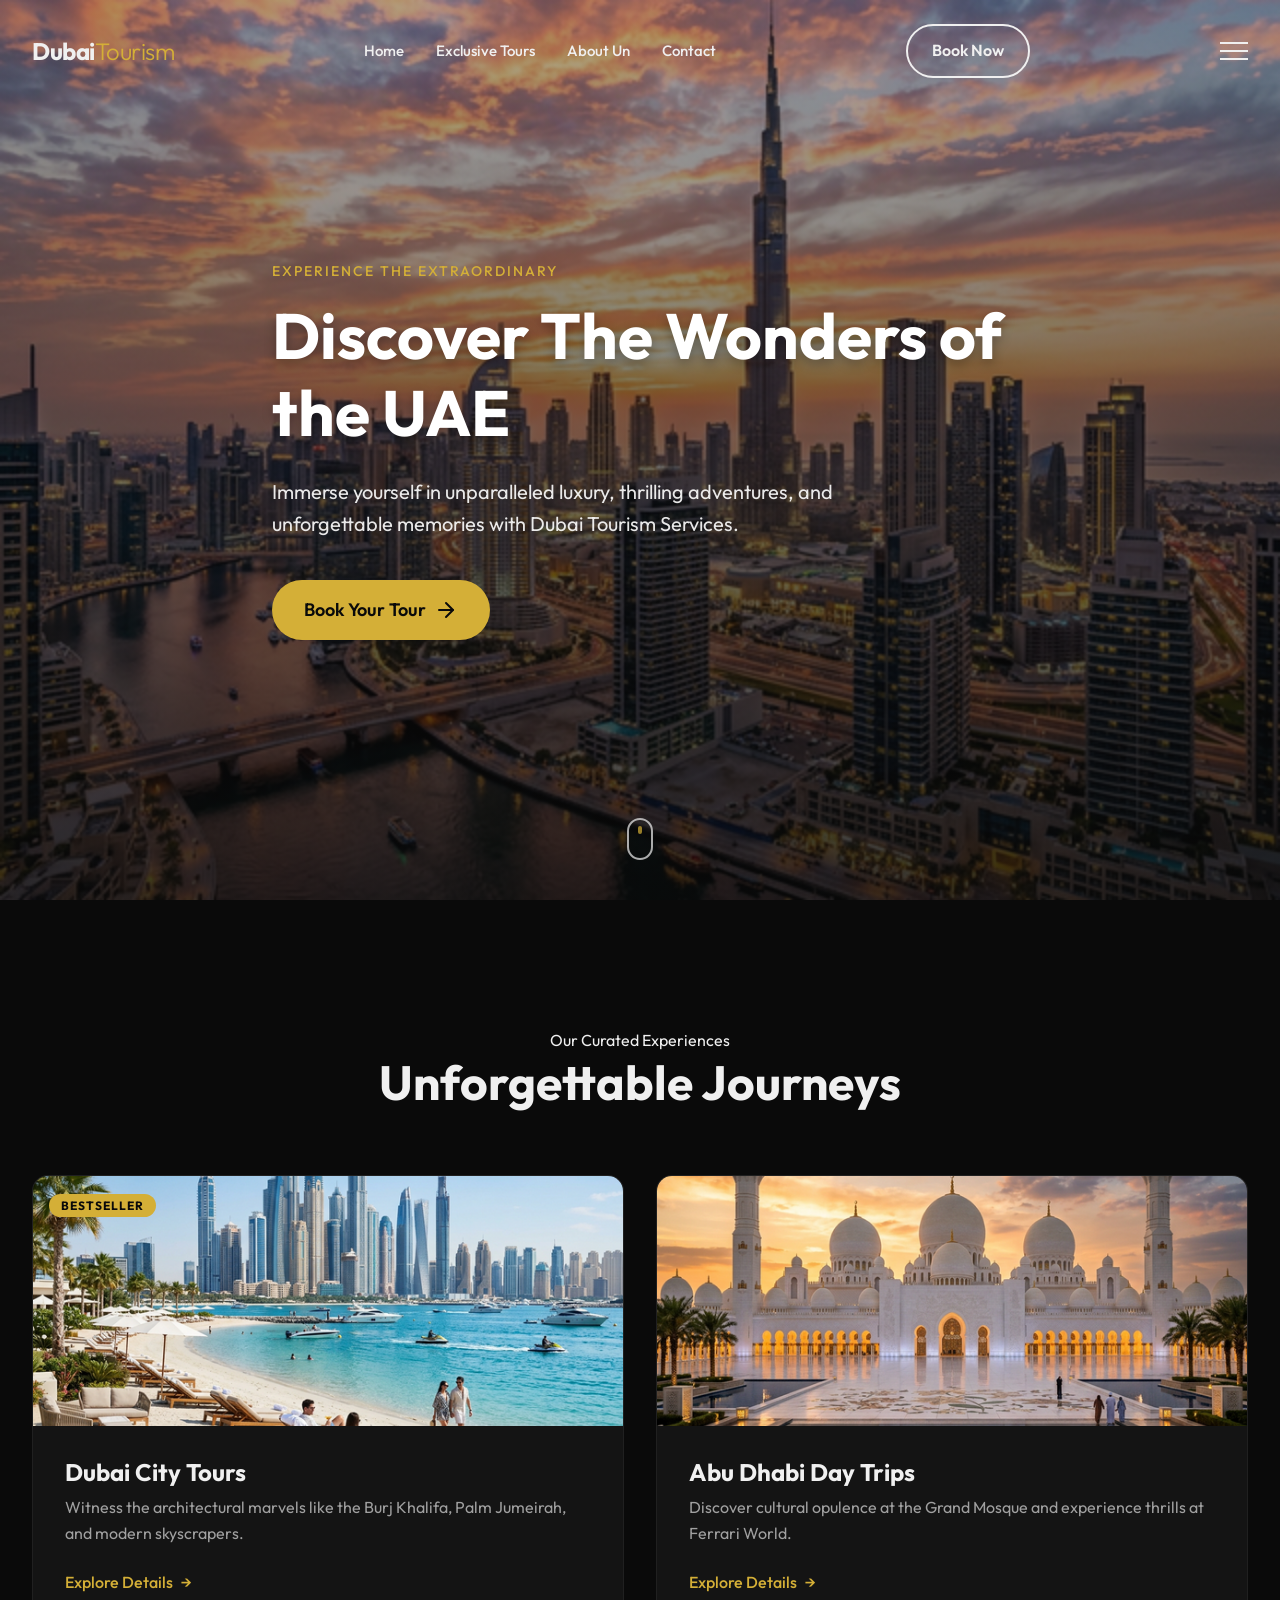
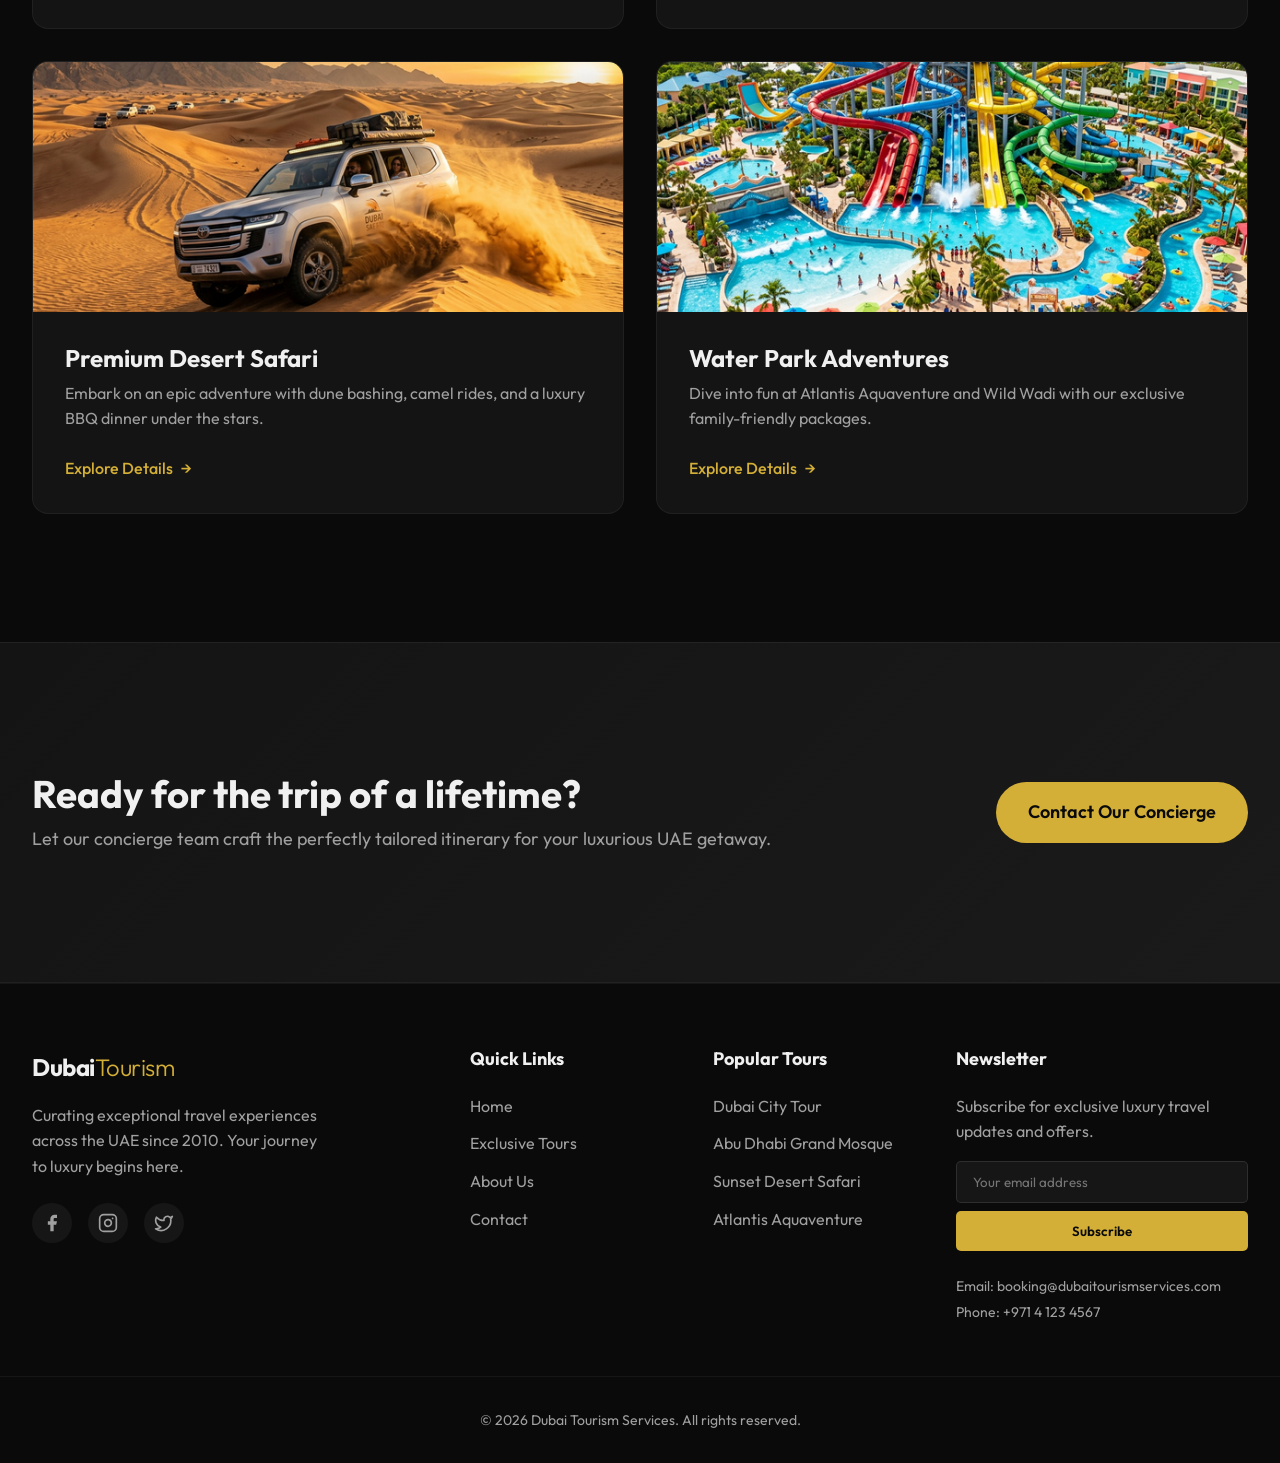
==== index.html @ 06fe7ae7 "Add files via upload" ====
<!DOCTYPE html>
<html lang="en">

<head>
    <meta charset="UTF-8">
    <meta name="viewport" content="width=device-width, initial-scale=1.0">
    <title>Dubai Tourism Services | Luxury Travel & Tours</title>
    <meta name="description"
        content="Experience the ultimate luxury travel in the UAE with Dubai Tourism Services. Book exclusive city tours, desert safaris, and water park adventures.">
    <!-- Google Fonts -->
    <link rel="preconnect" href="https://fonts.googleapis.com">
    <link rel="preconnect" href="https://fonts.gstatic.com" crossorigin>
    <link href="https://fonts.googleapis.com/css2?family=Outfit:wght@300;400;500;700&play=swap" rel="stylesheet">
    <!-- CSS -->
    <link rel="stylesheet" href="css/style.css">
</head>

<body>
    <!-- Setup Overlay for loading transitions -->
    <div id="loader" class="loader">
        <div class="spinner"></div>
    </div>

    <!-- Navigation Bar -->
    <nav id="navbar" class="navbar">
        <div class="container nav-content">
            <a href="#" class="logo">Dubai<span>Tourism</span></a>
            <ul class="nav-links">
                <li><a href="#home">Home</a></li>
                <li><a href="#tours">Exclusive Tours</a></li>
                <li><a href="#about">About Un</a></li>
                <li><a href="#contact">Contact</a></li>
            </ul>
            <a href="#tours" class="btn btn-outline nav-btn">Book Now</a>
            <!-- Mobile Menu Toggle -->
            <div class="menu-toggle" id="mobile-menu">
                <span class="bar"></span>
                <span class="bar"></span>
                <span class="bar"></span>
            </div>
        </div>
    </nav>

    <!-- Hero Section -->
    <header id="home" class="hero">
        <div class="hero-bg"></div>
        <div class="hero-content container reveal fade-up">
            <span class="subtitle">Experience The Extraordinary</span>
            <h1 class="title">Discover The Wonders of the UAE</h1>
            <p class="description">Immerse yourself in unparalleled luxury, thrilling adventures, and unforgettable
                memories with Dubai Tourism Services.</p>
            <div class="hero-actions">
                <a href="#tours" class="btn btn-primary btn-large">
                    Book Your Tour
                    <svg width="24" height="24" viewBox="0 0 24 24" fill="none" class="btn-icon">
                        <path d="M5 12H19" stroke="currentColor" stroke-width="2" stroke-linecap="round"
                            stroke-linejoin="round" />
                        <path d="M12 5L19 12L12 19" stroke="currentColor" stroke-width="2" stroke-linecap="round"
                            stroke-linejoin="round" />
                    </svg>
                </a>
            </div>
        </div>
        <!-- Scroll Indicator -->
        <div class="scroll-indicator">
            <div class="mouse">
                <div class="wheel"></div>
            </div>
        </div>
    </header>

    <main>
        <!-- Tours Section -->
        <section id="tours" class="tours-section section">
            <div class="container">
                <div class="section-header reveal fade-up">
                    <span class="section-subtitle">Our Curated Experiences</span>
                    <h2 class="section-title">Unforgettable Journeys</h2>
                </div>

                <div class="tours-grid">
                    <!-- Dubai City Tour -->
                    <article class="tour-card reveal fade-up" style="transition-delay: 0.1s;">
                        <div class="card-img-wrapper">
                            <img src="images/dubai-city.png"
                                alt="Dubai City Tour capturing Burj Khalifa and Palm Jumeirah" loading="lazy">
                            <div class="card-overlay">
                                <span class="badge">Bestseller</span>
                            </div>
                        </div>
                        <div class="card-content">
                            <h3>Dubai City Tours</h3>
                            <p>Witness the architectural marvels like the Burj Khalifa, Palm Jumeirah, and modern
                                skyscrapers.</p>
                            <a href="#" class="btn btn-text">Explore Details <span>&rarr;</span></a>
                        </div>
                    </article>

                    <!-- Abu Dhabi Tour -->
                    <article class="tour-card reveal fade-up" style="transition-delay: 0.2s;">
                        <div class="card-img-wrapper">
                            <img src="images/abu-dhabi.png" alt="Abu Dhabi Tour with Sheikh Zayed Grand Mosque"
                                loading="lazy">
                        </div>
                        <div class="card-content">
                            <h3>Abu Dhabi Day Trips</h3>
                            <p>Discover cultural opulence at the Grand Mosque and experience thrills at Ferrari World.
                            </p>
                            <a href="#" class="btn btn-text">Explore Details <span>&rarr;</span></a>
                        </div>
                    </article>

                    <!-- Desert Safari Tour -->
                    <article class="tour-card reveal fade-up" style="transition-delay: 0.3s;">
                        <div class="card-img-wrapper">
                            <img src="images/desert-safari.png" alt="Desert Safari dune bashing" loading="lazy">
                        </div>
                        <div class="card-content">
                            <h3>Premium Desert Safari</h3>
                            <p>Embark on an epic adventure with dune bashing, camel rides, and a luxury BBQ dinner under
                                the stars.</p>
                            <a href="#" class="btn btn-text">Explore Details <span>&rarr;</span></a>
                        </div>
                    </article>

                    <!-- Water Park Tour -->
                    <article class="tour-card reveal fade-up" style="transition-delay: 0.4s;">
                        <div class="card-img-wrapper">
                            <img src="images/water-park.png" alt="Family Water Park adventure with giant slides"
                                loading="lazy">
                        </div>
                        <div class="card-content">
                            <h3>Water Park Adventures</h3>
                            <p>Dive into fun at Atlantis Aquaventure and Wild Wadi with our exclusive family-friendly
                                packages.</p>
                            <a href="#" class="btn btn-text">Explore Details <span>&rarr;</span></a>
                        </div>
                    </article>
                </div>
            </div>
        </section>

        <!-- CTA Section -->
        <section class="cta-section section reveal fade-up">
            <div class="container cta-container">
                <div class="cta-content">
                    <h2>Ready for the trip of a lifetime?</h2>
                    <p>Let our concierge team craft the perfectly tailored itinerary for your luxurious UAE getaway.</p>
                </div>
                <div class="cta-action">
                    <a href="#contact" class="btn btn-primary btn-large">Contact Our Concierge</a>
                </div>
            </div>
        </section>
    </main>

    <!-- Footer -->
    <footer class="footer">
        <div class="container footer-content">
            <div class="footer-brand">
                <a href="#" class="logo">Dubai<span>Tourism</span></a>
                <p>Curating exceptional travel experiences across the UAE since 2010. Your journey to luxury begins
                    here.</p>
                <div class="social-links">
                    <a href="#" aria-label="Facebook">
                        <svg width="20" height="20" viewBox="0 0 24 24" fill="currentColor">
                            <path d="M18 2h-3a5 5 0 0 0-5 5v3H7v4h3v8h4v-8h3l1-4h-4V7a1 1 0 0 1 1-1h3z"></path>
                        </svg>
                    </a>
                    <a href="#" aria-label="Instagram">
                        <svg width="20" height="20" viewBox="0 0 24 24" fill="none" stroke="currentColor"
                            stroke-width="2" stroke-linecap="round" stroke-linejoin="round">
                            <rect x="2" y="2" width="20" height="20" rx="5" ry="5"></rect>
                            <path d="M16 11.37A4 4 0 1 1 12.63 8 4 4 0 0 1 16 11.37z"></path>
                            <line x1="17.5" y1="6.5" x2="17.51" y2="6.5"></line>
                        </svg>
                    </a>
                    <a href="#" aria-label="Twitter">
                        <svg width="20" height="20" viewBox="0 0 24 24" fill="none" stroke="currentColor"
                            stroke-width="2" stroke-linecap="round" stroke-linejoin="round">
                            <path
                                d="M22 4s-.7 2.1-2 3.4c1.6 10-9.4 17.3-18 11.6 2.2.1 4.4-.6 6-2C3 15.5.5 9.6 3 5c2.2 2.6 5.6 4.1 9 4-.9-4.2 4-6.6 7-3.8 1.1 0 3-1.2 3-1.2z">
                            </path>
                        </svg>
                    </a>
                </div>
            </div>
            <div class="footer-links">
                <h4>Quick Links</h4>
                <ul>
                    <li><a href="#home">Home</a></li>
                    <li><a href="#tours">Exclusive Tours</a></li>
                    <li><a href="#about">About Us</a></li>
                    <li><a href="#contact">Contact</a></li>
                </ul>
            </div>
            <div class="footer-links">
                <h4>Popular Tours</h4>
                <ul>
                    <li><a href="#">Dubai City Tour</a></li>
                    <li><a href="#">Abu Dhabi Grand Mosque</a></li>
                    <li><a href="#">Sunset Desert Safari</a></li>
                    <li><a href="#">Atlantis Aquaventure</a></li>
                </ul>
            </div>
            <div class="footer-contact">
                <h4>Newsletter</h4>
                <p>Subscribe for exclusive luxury travel updates and offers.</p>
                <form class="newsletter-form">
                    <input type="email" placeholder="Your email address" required>
                    <button type="submit" class="btn btn-primary">Subscribe</button>
                </form>
                <div class="contact-details">
                    <p>Email: booking@dubaitourismservices.com</p>
                    <p>Phone: +971 4 123 4567</p>
                </div>
            </div>
        </div>
        <div class="footer-bottom">
            <p>&copy; 2026 Dubai Tourism Services. All rights reserved.</p>
        </div>
    </footer>

    <!-- Scripts -->
    <script src="js/script.js"></script>
</body>

</html>
---- css/style.css ----
/* =========================================
   CSS Reset & Variables
   ========================================= */
:root {
    /* Color Palette - Dark & Gold Premium Theme */
    --color-bg: #0a0a0a;
    --color-surface: #141414;
    --color-surface-hover: #1e1e1e;
    --color-primary: #d4af37;
    /* Elegant Gold */
    --color-primary-hover: #b5952f;
    --color-text: #f0f0f0;
    --color-text-muted: #a0a0a0;

    /* Typography */
    --font-main: 'Outfit', sans-serif;

    /* Transitions */
    --transition-fast: 0.2s cubic-bezier(0.4, 0, 0.2, 1);
    --transition-medium: 0.4s cubic-bezier(0.4, 0, 0.2, 1);
    --transition-slow: 0.8s cubic-bezier(0.4, 0, 0.2, 1);

    /* Layout */
    --max-width: 1280px;
    --spacing-sm: 1rem;
    --spacing-md: 2rem;
    --spacing-lg: 4rem;
    --spacing-xl: 8rem;

    /* Border Radius */
    --radius-sm: 8px;
    --radius-md: 16px;
    --radius-lg: 24px;
}

* {
    margin: 0;
    padding: 0;
    box-sizing: border-box;
}

html {
    scroll-behavior: smooth;
}

body {
    font-family: var(--font-main);
    background-color: var(--color-bg);
    color: var(--color-text);
    line-height: 1.6;
    overflow-x: hidden;
}

ul {
    list-style: none;
}

a {
    text-decoration: none;
    color: inherit;
    transition: color var(--transition-fast);
}

img {
    display: block;
    max-width: 100%;
    height: auto;
}

.container {
    width: 100%;
    max-width: var(--max-width);
    margin: 0 auto;
    padding: 0 var(--spacing-sm);
}

@media (min-width: 768px) {
    .container {
        padding: 0 var(--spacing-md);
    }
}

/* =========================================
   Typography
   ========================================= */
h1,
h2,
h3,
h4,
h5,
h6 {
    font-weight: 700;
    line-height: 1.2;
    margin-bottom: var(--spacing-sm);
}

.subtitle {
    display: block;
    color: var(--color-primary);
    font-weight: 500;
    text-transform: uppercase;
    letter-spacing: 2px;
    font-size: 0.875rem;
    margin-bottom: 1rem;
}

/* =========================================
   Loader
   ========================================= */
.loader {
    position: fixed;
    top: 0;
    left: 0;
    width: 100%;
    height: 100%;
    background-color: var(--color-bg);
    z-index: 9999;
    display: flex;
    justify-content: center;
    align-items: center;
    transition: opacity var(--transition-medium), visibility var(--transition-medium);
}

.loader.hidden {
    opacity: 0;
    visibility: hidden;
}

.spinner {
    width: 40px;
    height: 40px;
    border: 3px solid rgba(212, 175, 55, 0.3);
    border-radius: 50%;
    border-top-color: var(--color-primary);
    animation: spin 1s ease-in-out infinite;
}

@keyframes spin {
    to {
        transform: rotate(360deg);
    }
}

/* =========================================
   Buttons
   ========================================= */
.btn {
    display: inline-flex;
    align-items: center;
    justify-content: center;
    gap: 0.5rem;
    padding: 0.75rem 1.5rem;
    font-family: var(--font-main);
    font-weight: 600;
    border-radius: 50px;
    cursor: pointer;
    transition: all var(--transition-fast);
    border: none;
}

.btn-primary {
    background-color: var(--color-primary);
    color: var(--color-bg);
}

.btn-primary:hover {
    background-color: var(--color-primary-hover);
    transform: translateY(-2px);
    box-shadow: 0 10px 20px rgba(212, 175, 55, 0.2);
}

.btn-outline {
    background: transparent;
    border: 2px solid var(--color-text);
    color: var(--color-text);
}

.btn-outline:hover {
    background: var(--color-text);
    color: var(--color-bg);
}

.btn-large {
    padding: 1rem 2rem;
    font-size: 1.125rem;
}

.btn-text {
    padding: 0;
    font-weight: 500;
    color: var(--color-primary);
    position: relative;
}

.btn-text span {
    transition: transform var(--transition-fast);
}

.btn-text:hover span {
    transform: translateX(5px);
}

/* =========================================
   Navigation
   ========================================= */
.navbar {
    position: fixed;
    top: 0;
    left: 0;
    width: 100%;
    padding: 1.5rem 0;
    z-index: 1000;
    transition: all var(--transition-medium);
}

.navbar.scrolled {
    padding: 1rem 0;
    background: rgba(10, 10, 10, 0.8);
    backdrop-filter: blur(12px);
    -webkit-backdrop-filter: blur(12px);
    border-bottom: 1px solid rgba(255, 255, 255, 0.05);
}

.nav-content {
    display: flex;
    justify-content: space-between;
    align-items: center;
}

.logo {
    font-size: 1.5rem;
    font-weight: 700;
    color: var(--color-text);
    letter-spacing: -0.5px;
}

.logo span {
    font-weight: 300;
    color: var(--color-primary);
}

.nav-links {
    display: none;
}

@media (min-width: 992px) {
    .nav-links {
        display: flex;
        gap: 2rem;
    }

    .nav-links a {
        font-weight: 500;
        font-size: 0.9375rem;
        position: relative;
    }

    .nav-links a::after {
        content: '';
        position: absolute;
        bottom: -4px;
        left: 0;
        width: 0;
        height: 2px;
        background: var(--color-primary);
        transition: width var(--transition-medium);
    }

    .nav-links a:hover::after,
    .nav-links a.active::after {
        width: 100%;
    }

    .menu-toggle {
        display: none;
    }
}

.nav-btn {
    display: none;
}

@media (min-width: 992px) {
    .nav-btn {
        display: inline-flex;
    }
}

.menu-toggle {
    cursor: pointer;
    display: flex;
    flex-direction: column;
    gap: 6px;
    z-index: 1001;
}

.menu-toggle .bar {
    width: 28px;
    height: 2px;
    background: var(--color-text);
    transition: var(--transition-fast);
}

.navbar.mobile-open {
    background: var(--color-bg);
}

.navbar.mobile-open .nav-links {
    display: flex;
    flex-direction: column;
    position: absolute;
    top: 100%;
    left: 0;
    width: 100%;
    background: var(--color-bg);
    padding: 2rem;
    text-align: center;
    border-bottom: 1px solid rgba(255, 255, 255, 0.05);
}

.navbar.mobile-open .menu-toggle .bar:nth-child(1) {
    transform: translateY(8px) rotate(45deg);
}

.navbar.mobile-open .menu-toggle .bar:nth-child(2) {
    opacity: 0;
}

.navbar.mobile-open .menu-toggle .bar:nth-child(3) {
    transform: translateY(-8px) rotate(-45deg);
}

/* =========================================
   Hero Section
   ========================================= */
.hero {
    position: relative;
    height: 100vh;
    min-height: 600px;
    display: flex;
    align-items: center;
    overflow: hidden;
}

.hero-bg {
    position: absolute;
    top: 0;
    left: 0;
    width: 100%;
    height: 100%;
    background-image: url('../images/hero.png');
    background-size: cover;
    background-position: center;
    background-repeat: no-repeat;
    z-index: -2;
}

.hero::after {
    content: '';
    position: absolute;
    top: 0;
    left: 0;
    width: 100%;
    height: 100%;
    background: linear-gradient(to bottom,
            rgba(10, 10, 10, 0.3) 0%,
            rgba(10, 10, 10, 0.8) 100%);
    z-index: -1;
}

.hero-content {
    max-width: 800px;
}

.hero .title {
    font-size: clamp(2.5rem, 5vw, 4.5rem);
    margin-bottom: 1.5rem;
    color: #fff;
    text-shadow: 0 4px 12px rgba(0, 0, 0, 0.3);
}

.hero .description {
    font-size: clamp(1rem, 2vw, 1.25rem);
    color: rgba(255, 255, 255, 0.9);
    margin-bottom: 2.5rem;
    max-width: 600px;
}

.scroll-indicator {
    position: absolute;
    bottom: 40px;
    left: 50%;
    transform: translateX(-50%);
    opacity: 0.7;
    transition: opacity var(--transition-fast);
}

.scroll-indicator:hover {
    opacity: 1;
}

.mouse {
    width: 26px;
    height: 42px;
    border: 2px solid var(--color-text);
    border-radius: 14px;
    display: flex;
    justify-content: center;
    padding-top: 6px;
}

.wheel {
    width: 4px;
    height: 8px;
    background: var(--color-primary);
    border-radius: 2px;
    animation: scroll 1.5s ease-out infinite;
}

@keyframes scroll {
    0% {
        transform: translateY(0);
        opacity: 1;
    }

    100% {
        transform: translateY(15px);
        opacity: 0;
    }
}

/* =========================================
   Sections General
   ========================================= */
.section {
    padding: var(--spacing-xl) 0;
}

.section-header {
    text-align: center;
    margin-bottom: var(--spacing-lg);
}

.section-title {
    font-size: clamp(2rem, 4vw, 3rem);
}

/* =========================================
   Tours Section
   ========================================= */
.tours-grid {
    display: grid;
    grid-template-columns: 1fr;
    gap: 2rem;
}

@media (min-width: 768px) {
    .tours-grid {
        grid-template-columns: repeat(2, 1fr);
    }
}

.tour-card {
    background: var(--color-surface);
    border-radius: var(--radius-md);
    overflow: hidden;
    transition: transform var(--transition-medium), box-shadow var(--transition-medium);
    border: 1px solid rgba(255, 255, 255, 0.05);
}

.tour-card:hover {
    transform: translateY(-10px);
    box-shadow: 0 20px 40px rgba(0, 0, 0, 0.4);
    border-color: rgba(212, 175, 55, 0.2);
}

.card-img-wrapper {
    position: relative;
    height: 250px;
    overflow: hidden;
}

.card-img-wrapper img {
    width: 100%;
    height: 100%;
    object-fit: cover;
    transition: transform var(--transition-slow);
}

.tour-card:hover .card-img-wrapper img {
    transform: scale(1.05);
}

.card-overlay {
    position: absolute;
    top: 1rem;
    left: 1rem;
}

.badge {
    background: var(--color-primary);
    color: var(--color-bg);
    padding: 0.25rem 0.75rem;
    border-radius: 20px;
    font-size: 0.75rem;
    font-weight: 700;
    text-transform: uppercase;
    letter-spacing: 1px;
}

.card-content {
    padding: 2rem;
}

.card-content h3 {
    font-size: 1.5rem;
    margin-bottom: 0.5rem;
}

.card-content p {
    color: var(--color-text-muted);
    margin-bottom: 1.5rem;
}

/* =========================================
   Call to Action Section
   ========================================= */
.cta-section {
    background: linear-gradient(135deg, var(--color-surface) 0%, #1a1a1a 100%);
    border-top: 1px solid rgba(255, 255, 255, 0.05);
    border-bottom: 1px solid rgba(255, 255, 255, 0.05);
}

.cta-container {
    display: flex;
    flex-direction: column;
    align-items: center;
    text-align: center;
    gap: 2rem;
}

@media (min-width: 992px) {
    .cta-container {
        flex-direction: row;
        justify-content: space-between;
        text-align: left;
    }
}

.cta-content h2 {
    font-size: clamp(1.75rem, 3vw, 2.5rem);
    margin-bottom: 0.5rem;
}

.cta-content p {
    color: var(--color-text-muted);
    font-size: 1.125rem;
}

/* =========================================
   Footer
   ========================================= */
.footer {
    background: var(--color-bg);
    padding-top: var(--spacing-lg);
    border-top: 1px solid rgba(255, 255, 255, 0.05);
}

.footer-content {
    display: grid;
    grid-template-columns: 1fr;
    gap: 3rem;
    margin-bottom: 3rem;
}

@media (min-width: 768px) {
    .footer-content {
        grid-template-columns: 2fr 1fr 1fr 1.5fr;
    }
}

.footer-brand p {
    color: var(--color-text-muted);
    margin-top: 1rem;
    max-width: 300px;
}

.footer-links h4,
.footer-contact h4 {
    font-size: 1.125rem;
    margin-bottom: 1.5rem;
    color: var(--color-text);
}

.footer-links ul li {
    margin-bottom: 0.75rem;
}

.footer-links a {
    color: var(--color-text-muted);
}

.footer-links a:hover {
    color: var(--color-primary);
}

.footer-contact p {
    color: var(--color-text-muted);
    margin-bottom: 0.75rem;
}

.footer-bottom {
    text-align: center;
    padding: 2rem 0;
    border-top: 1px solid rgba(255, 255, 255, 0.05);
    color: var(--color-text-muted);
    font-size: 0.875rem;
}

.social-links {
    display: flex;
    gap: 1rem;
    margin-top: 1.5rem;
}

.social-links a {
    color: var(--color-text-muted);
    background: rgba(255, 255, 255, 0.05);
    width: 40px;
    height: 40px;
    display: flex;
    align-items: center;
    justify-content: center;
    border-radius: 50%;
    transition: all var(--transition-fast);
}

.social-links a:hover {
    color: var(--color-bg);
    background: var(--color-primary);
    transform: translateY(-3px);
}

.newsletter-form {
    display: flex;
    flex-direction: column;
    gap: 0.5rem;
    margin-top: 1rem;
    margin-bottom: 1.5rem;
}

.newsletter-form input {
    padding: 0.75rem 1rem;
    border-radius: 5px;
    border: 1px solid rgba(255, 255, 255, 0.1);
    background: rgba(255, 255, 255, 0.05);
    color: var(--color-text);
    font-family: var(--font-main);
    outline: none;
    transition: border-color var(--transition-fast);
}

.newsletter-form input:focus {
    border-color: var(--color-primary);
}

.newsletter-form .btn {
    padding: 0.75rem 1rem;
    border-radius: 5px;
    width: 100%;
}

.contact-details p {
    font-size: 0.875rem;
    margin-bottom: 0.25rem;
}

/* =========================================
   Animations
   ========================================= */
.reveal {
    opacity: 0;
}

.reveal.visible {
    opacity: 1;
}

.fade-up {
    transform: translateY(30px);
    transition: opacity 0.8s ease-out, transform 0.8s ease-out;
}

.fade-up.visible {
    transform: translateY(0);
}
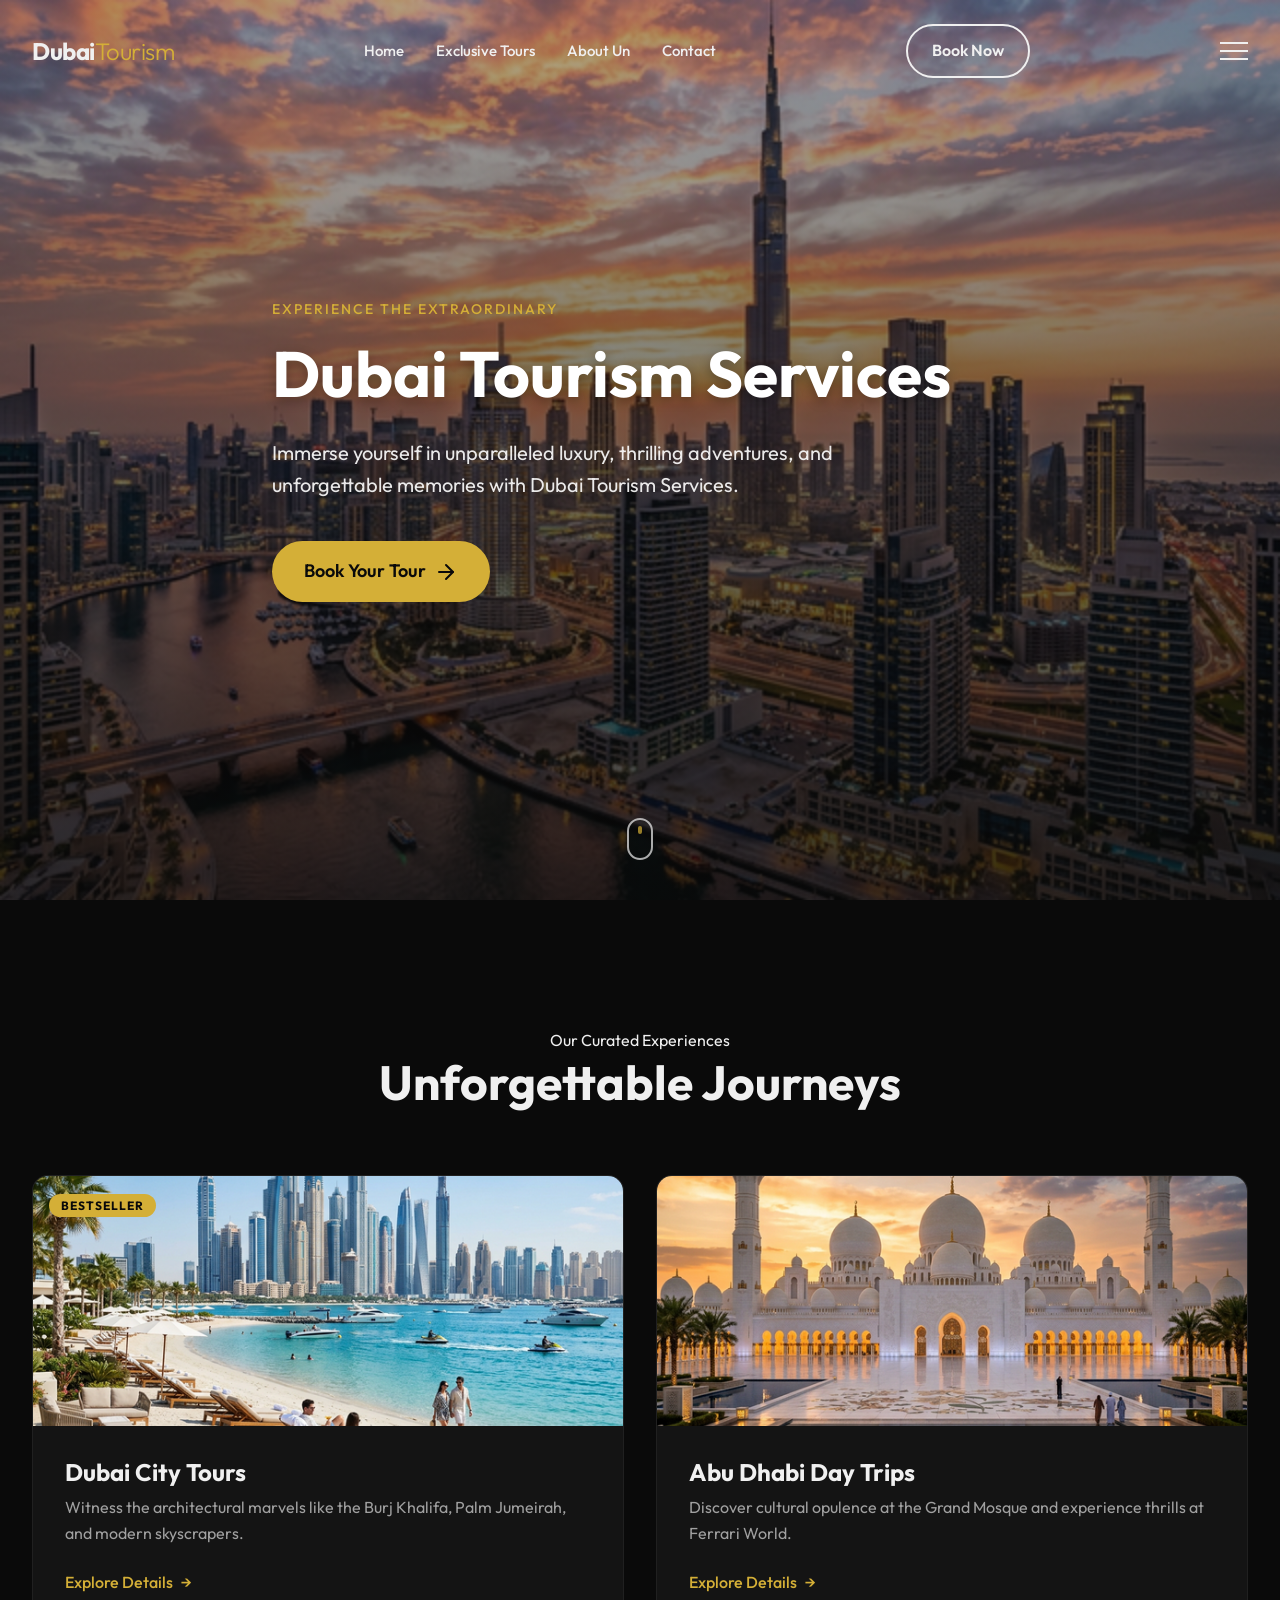
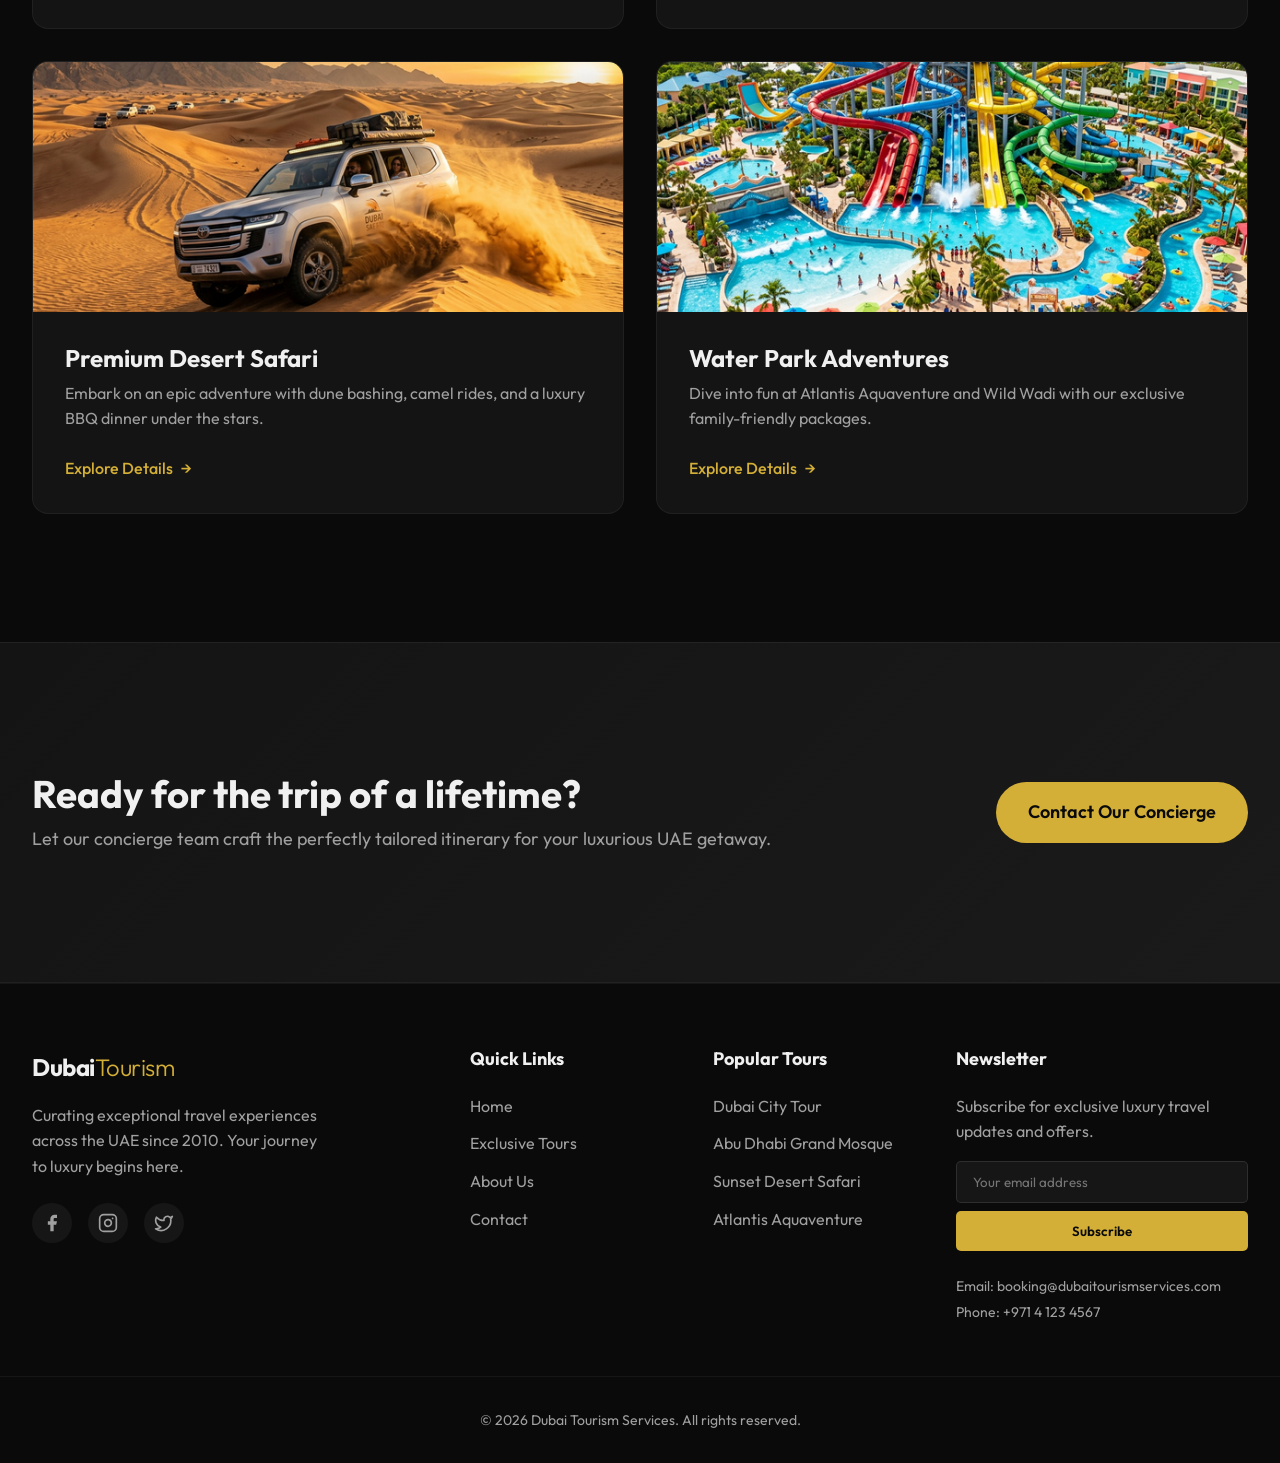
==== commit 330be62f: "tital changed" ====
--- a/index.html
+++ b/index.html
@@ -4,7 +4,7 @@
 <head>
     <meta charset="UTF-8">
     <meta name="viewport" content="width=device-width, initial-scale=1.0">
-    <title>Dubai Tourism Services | Luxury Travel & Tours</title>
+    <title>Dubai Tourism Services</title>
     <meta name="description"
         content="Experience the ultimate luxury travel in the UAE with Dubai Tourism Services. Book exclusive city tours, desert safaris, and water park adventures.">
     <!-- Google Fonts -->
@@ -46,7 +46,7 @@
         <div class="hero-bg"></div>
         <div class="hero-content container reveal fade-up">
             <span class="subtitle">Experience The Extraordinary</span>
-            <h1 class="title">Discover The Wonders of the UAE</h1>
+            <h1 class="title">Dubai Tourism Services</h1>
             <p class="description">Immerse yourself in unparalleled luxury, thrilling adventures, and unforgettable
                 memories with Dubai Tourism Services.</p>
             <div class="hero-actions">
